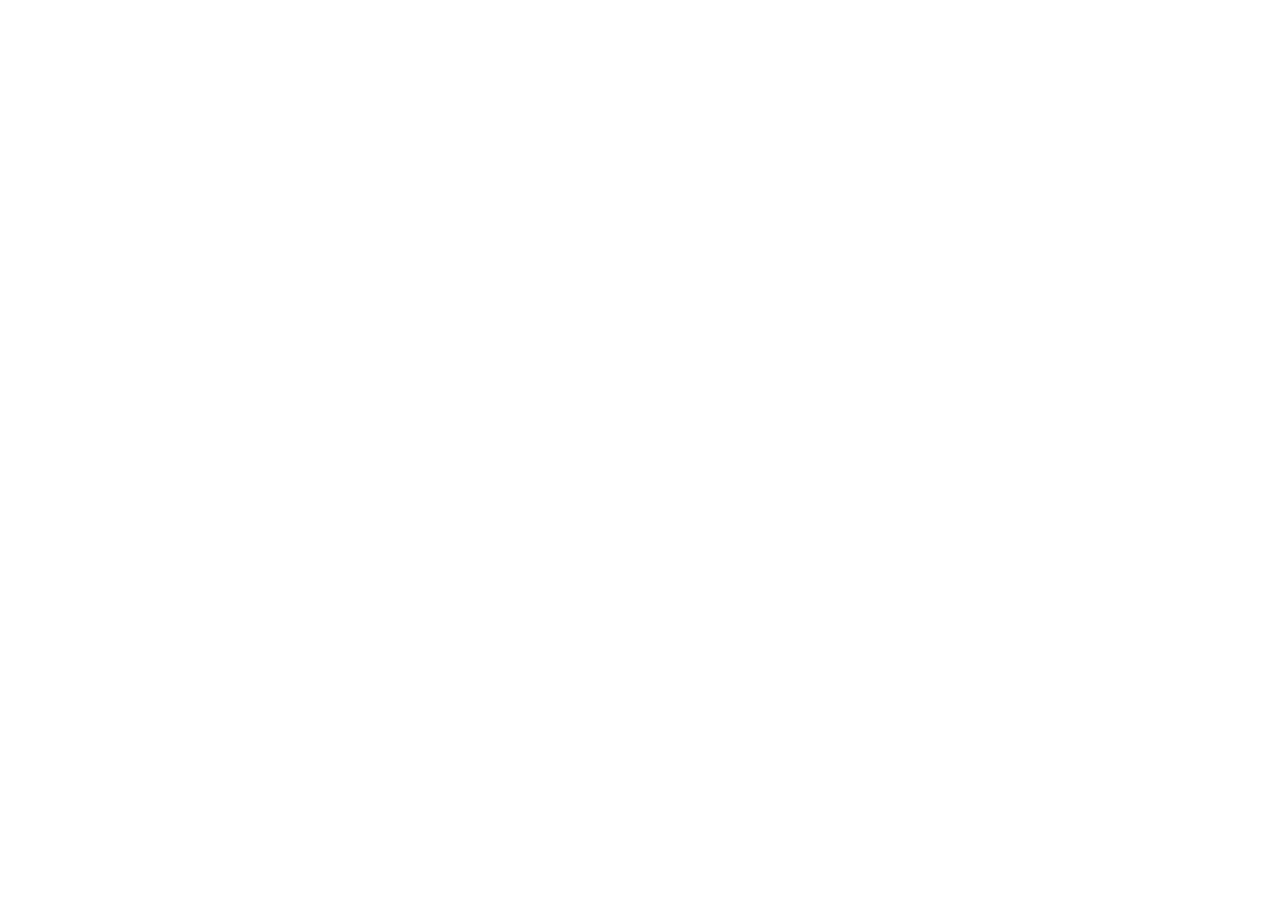
==== de/index.html @ a3370c25 "force HTTPS: redirect http to https before first paint An early <head> script redirects any http:// " ====
<!DOCTYPE html>
<!-- GENERATED FILE — do not edit. Source: template.html + translations.js. Rebuild: node build.js -->
<html lang="de">
<head>
    <meta charset="UTF-8">
    <meta name="viewport" content="width=device-width, initial-scale=1.0">
    <script>
        /* Force HTTPS in production. Runs before any stylesheet/asset is fetched,
           so the HTTP page never renders (which is where the stale CSS / unstyled
           blue links came from). Skips localhost so local dev over http works.
           GitHub Pages should ALSO have "Enforce HTTPS" enabled for a server 301. */
        (function () {
            var h = location.hostname;
            if (location.protocol === 'http:' && h !== 'localhost' && h !== '127.0.0.1' && h !== '0.0.0.0') {
                location.replace('https://' + location.host + location.pathname + location.search + location.hash);
            }
        })();
    </script>
    <title>Rechtsanwalt Jurica Gaćina | Immobilienrecht, Poreč</title>
    <meta name="description" content="Anwaltskanzlei Jurica Gaćina in Poreč, spezialisiert auf Immobilienrecht: Immobilienkauf, Erbschaft, Verträge und Rechtsstreitigkeiten.">
    <meta name="author" content="Jurica Gaćina">
    <meta name="robots" content="index, follow">
    <meta name="theme-color" content="#0f1821">
    <link rel="canonical" href="https://odvjetnik-gacina.hr/de/">

    <!-- Alternate language versions -->
    <link rel="alternate" hreflang="hr" href="https://odvjetnik-gacina.hr/">
    <link rel="alternate" hreflang="en" href="https://odvjetnik-gacina.hr/en/">
    <link rel="alternate" hreflang="it" href="https://odvjetnik-gacina.hr/it/">
    <link rel="alternate" hreflang="de" href="https://odvjetnik-gacina.hr/de/">
    <link rel="alternate" hreflang="x-default" href="https://odvjetnik-gacina.hr/">

    <!-- Open Graph (social sharing) -->
    <meta property="og:type" content="website">
    <meta property="og:site_name" content="Odvjetnik Jurica Gaćina">
    <meta property="og:title" content="Rechtsanwalt Jurica Gaćina | Immobilienrecht, Poreč">
    <meta property="og:description" content="Anwaltskanzlei Jurica Gaćina in Poreč, spezialisiert auf Immobilienrecht: Immobilienkauf, Erbschaft, Verträge und Rechtsstreitigkeiten.">
    <meta property="og:url" content="https://odvjetnik-gacina.hr/de/">
    <meta property="og:image" content="https://odvjetnik-gacina.hr/img/logo/FullLogo_Transparent_NoBuffer.png">
    <meta property="og:image:alt" content="Odvjetnik Jurica Gaćina">
    <meta property="og:locale" content="de_DE">
    <meta property="og:locale:alternate" content="hr_HR">
    <meta property="og:locale:alternate" content="en_US">
    <meta property="og:locale:alternate" content="it_IT">

    <!-- Twitter Card -->
    <meta name="twitter:card" content="summary">
    <meta name="twitter:title" content="Rechtsanwalt Jurica Gaćina | Immobilienrecht, Poreč">
    <meta name="twitter:description" content="Anwaltskanzlei Jurica Gaćina in Poreč, spezialisiert auf Immobilienrecht: Immobilienkauf, Erbschaft, Verträge und Rechtsstreitigkeiten.">
    <meta name="twitter:image" content="https://odvjetnik-gacina.hr/img/logo/FullLogo_Transparent_NoBuffer.png">

    <link rel="icon" type="image/png" href="/img/logo/FullLogo_Transparent_NoBuffer.png">
    <link rel="apple-touch-icon" href="/img/logo/FullLogo_Transparent_NoBuffer.png">
    <!-- Preload the self-hosted default name font so the name renders in Playfair
         on first paint (no fallback-to-Playfair swap). -->
    <link rel="preload" as="font" type="font/woff2" href="/fonts/playfair-display-700-latin.woff2" crossorigin>
    <link rel="preload" as="font" type="font/woff2" href="/fonts/playfair-display-700-latin-ext.woff2" crossorigin>
    <link rel="stylesheet" href="/styles.css">
    <link rel="preconnect" href="https://fonts.googleapis.com">
    <link rel="preconnect" href="https://fonts.gstatic.com" crossorigin>
    <link rel="preconnect" href="https://images.unsplash.com">
    <link href="https://fonts.googleapis.com/css2?family=Inter:wght@300;400;500;600;700&family=Cinzel:wght@400;500;700&family=EB+Garamond:wght@400;500;600;700&family=Josefin+Slab:wght@400;600;700&display=swap" rel="stylesheet">
    <script>
        /* Apply saved display settings before first paint so the page never
           flashes the default theme/font. Defaults mirror app.js — keep in sync. */
        (function () {
            try {
                var ls = window.localStorage;
                var theme = (ls && ls.getItem('site-theme')) || 'midnight';
                if (theme !== 'default') document.documentElement.setAttribute('data-theme', theme);
                var fonts = {
                    'josefin-slab': "'Josefin Slab', serif",
                    'eb-garamond': "'EB Garamond', serif",
                    'playfair': "'Playfair Display', serif",
                    'cinzel': "'Cinzel', serif"
                };
                var font = (ls && ls.getItem('name-font')) || 'playfair';
                if (fonts[font]) document.documentElement.style.setProperty('--name-font', fonts[font]);
                var blur = ls && ls.getItem('hero-blur');
                if (blur) document.documentElement.style.setProperty('--hero-blur', Math.max(0, Math.min(100, Number(blur) || 0)) + 'px');
                var pres = ls ? ls.getItem('presentation-mode') : null;
                if (pres === null || pres === 'true') document.documentElement.setAttribute('data-presentation', 'true');
            } catch (e) {}
        })();
    </script>

    <!-- Structured data for local SEO (rich results in Google).
         NOTE: streetAddress, telephone, email and geo coordinates below are
         placeholders — replace them with the real office details. -->
    <script type="application/ld+json">
    {
      "@context": "https://schema.org",
      "@type": "Attorney",
      "@id": "https://odvjetnik-gacina.hr/#attorney",
      "name": "Odvjetnik Jurica Gaćina",
      "url": "https://odvjetnik-gacina.hr/",
      "image": "https://odvjetnik-gacina.hr/img/logo/FullLogo_Transparent_NoBuffer.png",
      "logo": "https://odvjetnik-gacina.hr/img/logo/FullLogo_Transparent_NoBuffer.png",
      "description": "Anwaltskanzlei Jurica Gaćina in Poreč, spezialisiert auf Immobilienrecht: Immobilienkauf, Erbschaft, Verträge und Rechtsstreitigkeiten.",
      "inLanguage": "de",
      "telephone": "+385 91 985 0108",
      "email": "info@odvjetnik-gacina.hr",
      "priceRange": "$$",
      "knowsLanguage": ["hr", "en", "it", "de"],
      "address": {
        "@type": "PostalAddress",
        "streetAddress": "Mate Vlašića 20",
        "addressLocality": "Poreč",
        "addressRegion": "Istarska županija",
        "postalCode": "52440",
        "addressCountry": "HR"
      },
      "geo": {
        "@type": "GeoCoordinates",
        "latitude": 45.226900,
        "longitude": 13.594400
      },
      "hasMap": "https://maps.app.goo.gl/TrtcnzNDRiWtmMmXA",
      "areaServed": {
        "@type": "Country",
        "name": "Hrvatska"
      }
    }
    </script>
</head>
<body>
    <!-- Navigation -->
    <header class="site-header">
        <nav class="navbar" id="navbar">
            <div class="container">
                <div class="nav-content">
                    <a href="#home" class="logo">
                        <img class="logo-icon" src="/img/logo/FullLogo_Transparent_NoBuffer.png" alt="Jurica Gaćina logo" width="1280" height="1860" decoding="async">
                        <span class="logo-text">
                            <span class="logo-role">Rechtsanwalt</span>
                            <span class="logo-name">Jurica Gaćina</span>
                        </span>
                    </a>
                    <div class="nav-right">
                        <ul class="nav-links">
                            <li><a href="#practice">Tätigkeitsbereiche</a></li>
                            <li><a href="#approach">Unser Ansatz</a></li>
                            <li><a href="#location">Standort</a></li>
                            <li><a href="#contact">Kontakt</a></li>
                        </ul>
                        <div class="language-switcher">
                            <a class="lang-btn" data-lang="hr" href="/">HR</a>
                            <a class="lang-btn" data-lang="en" href="/en/">EN</a>
                            <a class="lang-btn" data-lang="it" href="/it/">IT</a>
                            <a class="lang-btn active" data-lang="de" href="/de/">DE</a>
                        </div>
                        <select id="language-select" class="language-select" aria-label="Select language">
                            <option value="/" data-lang="hr">HR</option>
                            <option value="/en/" data-lang="en">EN</option>
                            <option value="/it/" data-lang="it">IT</option>
                            <option value="/de/" data-lang="de" selected>DE</option>
                        </select>
                        <button class="mobile-menu-toggle" aria-label="Toggle menu">
                            <span></span>
                            <span></span>
                            <span></span>
                        </button>
                    </div>
                </div>
            </div>
        </nav>
        <!-- Design controls bar (visible only when presentation mode is off) -->
        <div class="design-bar">
            <div class="container">
                <div class="design-bar-inner">
                    <div class="theme-switcher">
                        <select id="theme-select" class="theme-select" aria-label="Select design">
                            <option value="default">Classic</option>
                            <option value="marble">Marble &amp; Navy</option>
                            <option value="burgundy">Burgundy &amp; Gold</option>
                            <option value="forest">Forest &amp; Brass</option>
                            <option value="library">Old Library</option>
                            <option value="midnight">Midnight Court</option>
                            <option value="batman">Batman</option>
                        </select>
                    </div>
                    <div class="font-control">
                        <select id="font-select" class="font-select" aria-label="Lawyer name font">
                            <option value="default">Default</option>
                            <option value="josefin-slab">Josefin Slab</option>
                            <option value="eb-garamond">EB Garamond</option>
                            <option value="playfair">Playfair Display</option>
                            <option value="cinzel">Cinzel</option>
                        </select>
                    </div>
                    <div class="blur-control">
                        <label for="blur-input" class="blur-label">Blur</label>
                        <input
                            type="number"
                            id="blur-input"
                            class="blur-input"
                            min="0"
                            max="100"
                            step="1"
                            value="0"
                            aria-label="Hero image blur (0-100)"
                        >
                    </div>
                </div>
            </div>
        </div>
    </header>

    <!-- Hero Section -->
    <section id="home" class="hero">
        <div class="container">
            <div class="hero-content">
                <h1 class="hero-heading">
                    <span class="hero-title">Rechtsanwalt</span>
                    <span class="hero-name">Jurica Gaćina</span>
                </h1>
                <p class="hero-quote">
                    <em>Ius est ars boni et aequi</em>
                    <span class="hero-quote-author">— Celzus</span>
                </p>
                <a href="#contact" class="btn btn-primary">Kontaktieren Sie uns</a>
            </div>
        </div>
        <div class="hero-overlay"></div>
    </section>

    <!-- Practice Areas Section -->
    <section id="practice" class="section practice-section">
        <div class="container">
            <div class="section-header">
                <h2>Tätigkeitsbereiche</h2>
                <p>Spezialisiert auf alle Aspekte des Immobilienrechts</p>
            </div>
            <div class="practice-grid">
                <div class="practice-card">
                    <h3>Schuldrecht</h3>
                    <p>Die Kanzlei bietet Rechtsbeistand und Beratung im Bereich des Schuldrechts, einschließlich der Erstellung und Prüfung von Verträgen, des Schutzes der Rechte der Vertragsparteien, des Forderungseinzugs, des Schadensersatzes sowie der Vertretung in gerichtlichen und außergerichtlichen Verfahren.</p>
                </div>
                <div class="practice-card">
                    <h3>Sachenrecht</h3>
                    <p>Die Kanzlei bietet Rechtsbeistand in allen Fragen des Sachenrechts, einschließlich des Erwerbs und Schutzes von Eigentum, grundbuchrechtlicher Verfahren, der Regelung vermögensrechtlicher Verhältnisse sowie der Vertretung in gerichtlichen und außergerichtlichen Verfahren.</p>
                </div>
                <div class="practice-card">
                    <h3>Erbrecht</h3>
                    <p>Die Kanzlei bietet Rechtsbeistand in allen Fragen des Erbrechts, der Errichtung von Testamenten, der Nachlassverfahren und des Schutzes der Rechte der Erben in gerichtlichen und außergerichtlichen Verfahren.</p>
                </div>
                <div class="practice-card">
                    <h3>Verwaltungsverfahren</h3>
                    <p>Die Kanzlei bietet Rechtsbeistand in Verwaltungsverfahren vor den zuständigen Behörden der Republik Kroatien, mit besonderem Schwerpunkt auf der Regelung des Status ausländischer Staatsangehöriger in Kroatien (Erteilung einer befristeten oder unbefristeten Aufenthaltserlaubnis, Familienzusammenführung).</p>
                </div>
            </div>
        </div>
    </section>

    <!-- Approach Section -->
    <section id="approach" class="section approach-section">
        <div class="container">
            <div class="section-header">
                <h2>Unser Ansatz</h2>
                <p>Die Mandantenbeziehung im Mittelpunkt unserer Arbeit</p>
            </div>
            <div class="practice-grid">
                <div class="practice-card">
                    <h3>Kompetenz und Professionalität</h3>
                    <p>Wir gehen jeden Fall verantwortungsvoll, gründlich und nach höchsten professionellen Standards an. Wir bieten unseren Mandanten klare Rechtsberatung und wirksame, auf ihre Bedürfnisse zugeschnittene Lösungen.</p>
                </div>
                <div class="practice-card">
                    <h3>Individuelle Betreuung der Mandanten</h3>
                    <p>Wir sind überzeugt, dass jedes rechtliche Problem einen persönlichen Ansatz und eine hochwertige Kommunikation erfordert. Wir nehmen uns Zeit, die Bedürfnisse unserer Mandanten zu verstehen, um den bestmöglichen rechtlichen Schutz ihrer Interessen zu gewährleisten.</p>
                </div>
                <div class="practice-card">
                    <h3>Zuverlässige und Effiziente Rechtsunterstützung</h3>
                    <p>Unser Ziel ist es, zeitnahe und zuverlässige Rechtshilfe mit transparenter Kommunikation während des gesamten Verfahrens zu bieten. Wir konzentrieren uns auf die Suche nach praktischen und rechtssicheren Lösungen, sowohl gerichtlich als auch außergerichtlich.</p>
                </div>
            </div>
        </div>
    </section>

    <!-- Location Section -->
    <section id="location" class="section location-section">
        <div class="container">
            <div class="section-header">
                <h2>Unser Standort</h2>
                <p>Besuchen Sie uns in unserer Kanzlei</p>
            </div>
            <div class="location-content">
                <div class="location-info">
                    <div class="info-item">
                        <h3>Adresse</h3>
                        <p id="office-address">
                            Mate Vlašića 20<br>
                            52440 <span>Poreč</span>, <span>Kroatien</span>
                        </p>
                    </div>
                    <div class="info-item">
                        <h3>Kontakt</h3>
                        <p id="office-contact">
                            <strong>Tel:</strong> <a href="tel:+385919850108">+385 91 985 0108</a><br>
                            <strong>Email:</strong> <a href="mailto:info@odvjetnik-gacina.hr">info@odvjetnik-gacina.hr</a>
                        </p>
                    </div>
                </div>
                <div class="location-map">
                    <div class="map-placeholder">
                        <iframe
                            src="https://www.google.com/maps/embed?pb=!1m18!1m12!1m3!1d2781.0157503119935!2d13.6053202!3d45.2306231!2m3!1f0!2f0!3f0!3m2!1i1024!2i768!4f13.1!3m3!1m2!1s0x477c979b43d0da11%3A0x1806a4146c0884b4!2sMate%20Vla%C5%A1i%C4%87a%2020!5e0!3m2!1shr!2shr!4v1234567890123!5m2!1shr!2shr"
                            width="100%"
                            height="400"
                            style="border:0;"
                            loading="lazy"
                            tabindex="-1"
                            aria-hidden="true"
                            referrerpolicy="no-referrer-when-downgrade">
                        </iframe>
                        <a class="map-overlay" href="https://maps.app.goo.gl/TrtcnzNDRiWtmMmXA" target="_blank" rel="noopener">
                            <span class="sr-only">Standort in Google Maps öffnen</span>
                        </a>
                    </div>
                </div>
            </div>
        </div>
    </section>

    <!-- Contact Section -->
    <section id="contact" class="section contact-section">
        <div class="container">
            <div class="section-header">
                <h2>Kontakt</h2>
                <p>Haben Sie rechtliche Fragen? Kontaktieren Sie uns.</p>
            </div>
            <div class="contact-content">
                <form id="contact-form" class="contact-form">
                    <div class="form-row">
                        <div class="form-group">
                            <label for="name">Vor- und Nachname</label>
                            <input type="text" id="name" name="name" required>
                        </div>
                        <div class="form-group">
                            <label for="email">E-Mail</label>
                            <input type="email" id="email" name="email" required>
                        </div>
                    </div>
                    <div class="form-row">
                        <div class="form-group">
                            <label for="phone">Telefon</label>
                            <input type="tel" id="phone" name="phone">
                        </div>
                        <div class="form-group">
                            <label for="subject">Betreff</label>
                            <input type="text" id="subject" name="subject" required>
                        </div>
                    </div>
                    <div class="form-group">
                        <label for="message">Nachricht</label>
                        <textarea id="message" name="message" rows="6" required></textarea>
                    </div>
                    <div class="form-group checkbox-group">
                        <label>
                            <input type="checkbox" id="privacy" name="privacy" required>
                            <span>Ich stimme der Datenschutzerklärung zu</span>
                        </label>
                    </div>
                    <button type="submit" class="btn btn-primary">Anfrage senden</button>
                    <div id="form-message" class="form-message"></div>
                </form>
            </div>
        </div>
    </section>

    <!-- Footer -->
    <footer class="footer">
        <div class="container">
            <div class="footer-content">
                <div class="footer-col">
                    <h4>Kontakt</h4>
                    <p>
                        Mate Vlašića 20<br>
                        52440 <span>Poreč</span>, <span>Kroatien</span><br>
                        Tel: <a href="tel:+385919850108">+385 91 985 0108</a><br>
                        Email: <a href="mailto:info@odvjetnik-gacina.hr">info@odvjetnik-gacina.hr</a>
                    </p>
                </div>
            </div>
            <div class="footer-bottom">
                <p>Copyright © <span id="current-year"></span> <span>Alle Rechte vorbehalten</span></p>
            </div>
        </div>
    </footer>

    <!-- Design controls toggle (below footer) -->
    <div class="design-toggle-bar">
        <label class="presentation-toggle">
            <input type="checkbox" id="presentation-toggle" checked>
            <span>Designsteuerung ausblenden</span>
        </label>
    </div>

    <script src="/app.js"></script>
</body>
</html>
---- styles.css ----
/* ===========================
   CSS Variables & Reset
   =========================== */
:root {
    --primary-color: #2c3e50;
    --secondary-color: #34495e;
    --accent-color: #3498db;
    --text-dark: #2c3e50;
    --text-light: #5a6373;
    --hero-name-color: var(--accent-color);
    --bg-light: #ecf0f1;
    --bg-white: #ffffff;
    --border-color: #dfe6e9;
    --success-color: #27ae60;
    --error-color: #e74c3c;
    --transition: all 0.3s ease;
    --shadow-sm: 0 2px 4px rgba(0,0,0,0.1);
    --shadow-md: 0 4px 12px rgba(0,0,0,0.1);
    --shadow-lg: 0 8px 24px rgba(0,0,0,0.15);
}

* {
    margin: 0;
    padding: 0;
    box-sizing: border-box;
}

html {
    scroll-behavior: smooth;
    font-size: 16px;
}

/* Self-hosted Playfair Display 700 — the default lawyer-name font. Preloaded in
   the <head> and declared here (latin + latin-ext cover "Jurica Gaćina") so the
   name paints in its final font with no flash/swap. font-display: block keeps it
   from ever showing a serif fallback; the preload makes that window invisible. */
@font-face {
    font-family: 'Playfair Display';
    font-style: normal;
    font-weight: 700;
    font-display: block;
    src: url(fonts/playfair-display-700-latin-ext.woff2) format('woff2');
    unicode-range: U+0100-02BA, U+02BD-02C5, U+02C7-02CC, U+02CE-02D7, U+02DD-02FF, U+0304, U+0308, U+0329, U+1D00-1DBF, U+1E00-1E9F, U+1EF2-1EFF, U+2020, U+20A0-20AB, U+20AD-20C0, U+2113, U+2C60-2C7F, U+A720-A7FF;
}

@font-face {
    font-family: 'Playfair Display';
    font-style: normal;
    font-weight: 700;
    font-display: block;
    src: url(fonts/playfair-display-700-latin.woff2) format('woff2');
    unicode-range: U+0000-00FF, U+0131, U+0152-0153, U+02BB-02BC, U+02C6, U+02DA, U+02DC, U+0304, U+0308, U+0329, U+2000-206F, U+20AC, U+2122, U+2191, U+2193, U+2212, U+2215, U+FEFF, U+FFFD;
}

body {
    font-family: 'Inter', -apple-system, BlinkMacSystemFont, 'Segoe UI', sans-serif;
    line-height: 1.6;
    color: var(--text-dark);
    background: var(--bg-white);
    overflow-x: hidden;
}

.container {
    max-width: 1200px;
    margin: 0 auto;
    padding: 0 20px;
}

/* ===========================
   Navigation
   =========================== */
.site-header {
    position: fixed;
    top: 0;
    left: 0;
    right: 0;
    z-index: 1000;
}

.navbar {
    background: var(--bg-white);
    box-shadow: var(--shadow-sm);
    transition: var(--transition);
}

.navbar.scrolled {
    box-shadow: var(--shadow-md);
}

/* Secondary bar holding the design controls; only shown when
   presentation mode is off (see [data-presentation] rule below). */
.design-bar {
    background: var(--bg-light);
    border-top: 1px solid var(--border-color);
    box-shadow: var(--shadow-sm);
}

.design-bar-inner {
    display: flex;
    align-items: center;
    justify-content: flex-end;
    gap: 1.5rem;
    padding: 0.6rem 0;
}

.nav-content {
    display: flex;
    justify-content: space-between;
    align-items: center;
    gap: 2.5rem;
    padding: 1rem 0;
}

.logo {
    display: inline-flex;
    align-items: center;
    gap: 0.7rem;
    color: var(--primary-color);
    text-decoration: none;
    transition: var(--transition);
}

.logo-icon {
    height: 60px;
    width: auto;
    flex-shrink: 0;
    object-fit: contain;
}

.logo-text {
    display: inline-flex;
    flex-direction: column;
    line-height: 1.15;
}

.logo-role {
    font-size: 0.95rem;
    font-weight: 400;
    letter-spacing: 0.04em;
    opacity: 0.85;
    align-self: center;
}

.logo-name {
    font-size: 1.5rem;
    font-weight: 700;
    white-space: nowrap;
    text-transform: uppercase;
    letter-spacing: 0.04em;
    font-family: var(--name-font, inherit);
}

.hero-name {
    text-transform: uppercase;
    letter-spacing: 0.04em;
}

.hero-name {
    font-family: var(--name-font, inherit);
}

.logo:hover {
    color: var(--accent-color);
}

.nav-right {
    display: flex;
    align-items: center;
    gap: 2rem;
}

.nav-links {
    display: flex;
    list-style: none;
    gap: 2rem;
}

.nav-links a {
    color: var(--text-dark);
    text-decoration: none;
    font-weight: 500;
    transition: var(--transition);
    position: relative;
    white-space: nowrap;
}

.nav-links a::after {
    content: '';
    position: absolute;
    bottom: -5px;
    left: 0;
    width: 0;
    height: 2px;
    background: var(--accent-color);
    transition: var(--transition);
}

.nav-links a:hover::after {
    width: 100%;
}

.language-switcher {
    display: flex;
    gap: 0.5rem;
}

.lang-btn {
    padding: 0.4rem 0.8rem;
    border: 1px solid var(--border-color);
    background: transparent;
    color: var(--text-dark);
    cursor: pointer;
    border-radius: 4px;
    font-weight: 500;
    text-decoration: none;
    transition: var(--transition);
}

.lang-btn:hover {
    border-color: var(--accent-color);
    color: var(--accent-color);
}

.lang-btn.active {
    background: var(--accent-color);
    color: white;
    border-color: var(--accent-color);
}

.language-select {
    display: none;
    padding: 0.4rem 0.6rem;
    border: 1px solid var(--border-color);
    background: transparent;
    color: var(--text-dark);
    cursor: pointer;
    border-radius: 4px;
    font-weight: 500;
    font-family: inherit;
    font-size: 0.95rem;
    transition: var(--transition);
}

.language-select:hover,
.language-select:focus {
    border-color: var(--accent-color);
    outline: none;
}

/* The native options popup defaults to a white system background; pin theme
   colors so the letters stay readable (otherwise light text on white). */
.language-select option {
    background: var(--bg-white);
    color: var(--text-dark);
}

.mobile-menu-toggle {
    display: none;
    flex-direction: column;
    gap: 4px;
    background: none;
    border: none;
    cursor: pointer;
    padding: 0.5rem;
}

.mobile-menu-toggle span {
    width: 25px;
    height: 3px;
    background: var(--text-dark);
    transition: var(--transition);
}

/* ===========================
   Hero Section
   =========================== */
.hero {
    position: relative;
    min-height: 100vh;
    display: flex;
    align-items: center;
    justify-content: center;
    background: linear-gradient(135deg, var(--primary-color) 0%, var(--secondary-color) 100%);
    color: white;
    text-align: center;
    padding: 120px 20px 80px;
    overflow: hidden;
}

.hero-overlay {
    position: absolute;
    inset: -20px;
    background-image: url('https://images.unsplash.com/photo-1618771623063-6c3faa854a61?w=1920&q=80&auto=format');
    background-size: cover;
    background-position: center;
    filter: blur(var(--hero-blur, 0px)) saturate(1.1);
    opacity: 0.45;
    pointer-events: none;
    z-index: 0;
}

.hero::after {
    content: '';
    position: absolute;
    inset: 0;
    background: linear-gradient(135deg, var(--primary-color) 0%, var(--secondary-color) 100%);
    opacity: 0.65;
    pointer-events: none;
    z-index: 1;
}

.hero::before {
    content: '';
    position: absolute;
    inset: 0;
    background: radial-gradient(ellipse at center, transparent 30%, rgba(0, 0, 0, 0.45) 100%);
    pointer-events: none;
    z-index: 1;
}

.hero .container {
    position: relative;
    z-index: 2;
}

.hero-content {
    position: relative;
    z-index: 2;
    max-width: 800px;
}

/* The hero heading wraps the role + name in a single <h1> for SEO; the inner
   spans keep their original block layout. */
.hero-heading {
    margin: 0;
    font-weight: inherit;
}

.hero-title {
    display: block;
    font-size: clamp(1.4rem, 3.15vw, 2.1rem);
    font-weight: 400;
    margin-bottom: 0.5rem;
    line-height: 1.2;
    letter-spacing: 0.05em;
    text-transform: uppercase;
    opacity: 0.95;
}

.hero-name {
    display: block;
    font-size: clamp(2.5rem, 6.5vw, 4.25rem);
    font-weight: 700;
    margin-bottom: 2rem;
    line-height: 1.1;
    color: var(--hero-name-color, var(--accent-color));
}

.hero-quote {
    font-family: Georgia, 'Times New Roman', serif;
    font-size: clamp(1.1rem, 2vw, 1.4rem);
    margin-bottom: 2.5rem;
    opacity: 0.9;
    font-weight: 300;
}

.hero-quote em {
    font-style: italic;
}

.hero-quote-author {
    display: block;
    margin-top: 0.5rem;
    font-size: 0.85em;
    opacity: 0.8;
    font-style: normal;
}

/* ===========================
   Buttons
   =========================== */
.btn {
    display: inline-block;
    padding: 1rem 2.5rem;
    text-decoration: none;
    border-radius: 6px;
    font-weight: 600;
    transition: var(--transition);
    border: none;
    cursor: pointer;
    font-size: 1rem;
}

.btn-primary {
    background: var(--accent-color);
    color: white;
}

.btn-primary:hover {
    background: #2980b9;
    transform: translateY(-2px);
    box-shadow: var(--shadow-md);
}

/* ===========================
   Sections
   =========================== */
.section {
    padding: 80px 20px;
}

.section-header {
    text-align: center;
    margin-bottom: 4rem;
}

.section-header h2 {
    font-size: clamp(2rem, 4vw, 2.5rem);
    color: var(--primary-color);
    margin-bottom: 1rem;
}

.section-header p {
    font-size: 1.1rem;
    color: var(--text-light);
    max-width: 600px;
    margin: 0 auto;
}

/* ===========================
   Practice Areas Section
   =========================== */
.practice-grid {
    display: grid;
    grid-template-columns: repeat(auto-fit, minmax(280px, 1fr));
    gap: 2rem;
}

/* Practice Areas has 4 cards — pin it to two columns so they render as a
   balanced 2 x 2 grid instead of auto-fit's lopsided 3 + 1 at wide widths. */
.practice-section .practice-grid {
    grid-template-columns: repeat(2, 1fr);
}

.practice-card {
    background: white;
    padding: 2.5rem 2rem;
    border-radius: 8px;
    box-shadow: var(--shadow-sm);
    transition: var(--transition);
    border-top: 3px solid transparent;
}

.practice-card:hover {
    transform: translateY(-5px);
    box-shadow: var(--shadow-lg);
    border-top-color: var(--accent-color);
}

.practice-card h3 {
    font-size: 1.3rem;
    color: var(--primary-color);
    margin-bottom: 1rem;
}

.practice-card p {
    color: var(--text-light);
    line-height: 1.7;
}

/* ===========================
   Approach Section
   (reuses .practice-grid / .practice-card for consistent theming)
   =========================== */
.approach-section {
    background: var(--bg-light);
}

/* ===========================
   Location Section
   =========================== */
.location-section {
    background: var(--bg-light);
}

.location-content {
    display: grid;
    grid-template-columns: 1fr 1fr;
    gap: 3rem;
    align-items: start;
}

.location-info {
    display: flex;
    flex-direction: column;
    gap: 2rem;
}

.info-item {
    background: white;
    padding: 2rem;
    border-radius: 8px;
    box-shadow: var(--shadow-sm);
}

.info-item h3 {
    color: var(--primary-color);
    margin-bottom: 1rem;
    font-size: 1.3rem;
}

.info-item p {
    color: var(--text-light);
    line-height: 1.8;
}

.info-item a {
    color: inherit;
    text-decoration: none;
    transition: var(--transition);
}

.info-item a:hover {
    color: var(--accent-color);
}

.location-map {
    position: sticky;
    top: 100px;
}

.map-placeholder {
    position: relative;
    border-radius: 8px;
    overflow: hidden;
    box-shadow: var(--shadow-md);
}

.map-placeholder iframe {
    display: block;
    pointer-events: none;
}

/* Transparent overlay turns the (non-interactive) map into one link that opens
   Google Maps; the iframe underneath can't be dragged, zoomed or focused. */
.map-overlay {
    position: absolute;
    inset: 0;
    cursor: pointer;
}

.sr-only {
    position: absolute;
    width: 1px;
    height: 1px;
    padding: 0;
    margin: -1px;
    overflow: hidden;
    clip: rect(0, 0, 0, 0);
    white-space: nowrap;
    border: 0;
}

/* ===========================
   Contact Section
   =========================== */
.contact-form {
    max-width: 700px;
    margin: 0 auto;
    background: white;
    padding: 3rem;
    border-radius: 8px;
    box-shadow: var(--shadow-md);
}

.form-row {
    display: grid;
    grid-template-columns: 1fr 1fr;
    gap: 1.5rem;
}

.form-group {
    margin-bottom: 1.5rem;
}

.form-group label {
    display: block;
    margin-bottom: 0.5rem;
    color: var(--text-dark);
    font-weight: 500;
}

.form-group input,
.form-group textarea {
    width: 100%;
    padding: 0.9rem;
    border: 1px solid var(--border-color);
    border-radius: 6px;
    font-family: inherit;
    font-size: 1rem;
    transition: var(--transition);
}

.form-group input:focus,
.form-group textarea:focus {
    outline: none;
    border-color: var(--accent-color);
    box-shadow: 0 0 0 3px rgba(52, 152, 219, 0.1);
}

.checkbox-group label {
    display: flex;
    align-items: center;
    gap: 0.5rem;
    cursor: pointer;
}

.checkbox-group input[type="checkbox"] {
    width: auto;
    cursor: pointer;
}

.form-message {
    margin-top: 1rem;
    padding: 1rem;
    border-radius: 6px;
    display: none;
    font-weight: 500;
}

.form-message.success {
    display: block;
    background: #d4edda;
    color: #155724;
    border: 1px solid #c3e6cb;
}

.form-message.error {
    display: block;
    background: #f8d7da;
    color: #721c24;
    border: 1px solid #f5c6cb;
}

/* ===========================
   Footer
   =========================== */
.footer {
    background: var(--primary-color);
    color: white;
    padding: 3rem 20px 1.5rem;
}

.footer-content {
    display: grid;
    grid-template-columns: repeat(auto-fit, minmax(250px, 1fr));
    gap: 3rem;
    margin-bottom: 2rem;
}

.footer-col h4 {
    margin-bottom: 1.5rem;
    font-size: 1.2rem;
}

.footer-col p {
    line-height: 1.8;
    opacity: 0.9;
}

.footer-col ul {
    list-style: none;
}

.footer-col ul li {
    margin-bottom: 0.8rem;
}

.footer-col a {
    color: white;
    text-decoration: none;
    opacity: 0.9;
    transition: var(--transition);
}

.footer-col a:hover {
    opacity: 1;
    color: var(--accent-color);
}

.footer-bottom {
    text-align: center;
    padding-top: 2rem;
    border-top: 1px solid rgba(255, 255, 255, 0.1);
    opacity: 0.8;
}

.presentation-toggle {
    display: inline-flex;
    align-items: center;
    gap: 0.5rem;
    font-size: 0.85rem;
    cursor: pointer;
    user-select: none;
}

.presentation-toggle input[type="checkbox"] {
    cursor: pointer;
}

/* Sits as its own strip directly below the footer; matches the footer's dark
   palette so it reads correctly in every theme. */
.design-toggle-bar {
    background: var(--primary-color);
    color: white;
    text-align: center;
    padding: 1rem 20px;
    border-top: 1px solid rgba(255, 255, 255, 0.12);
}

/* ===========================
   Presentation Mode (controls hidden, navbar split into thirds)
   =========================== */
[data-presentation="true"] .design-bar {
    display: none;
}

[data-presentation="true"] .nav-content {
    display: grid;
    grid-template-columns: 1fr 1fr 1fr;
    gap: 1rem;
}

[data-presentation="true"] .nav-right {
    display: contents;
}

[data-presentation="true"] .logo {
    justify-self: center;
    align-items: center;
}

[data-presentation="true"] .nav-links {
    justify-self: center;
}

[data-presentation="true"] .language-switcher {
    justify-self: center;
}

/* ===========================
   Responsive Design
   =========================== */
@media (max-width: 968px) {
    .nav-links {
        display: none;
    }

    .nav-links.active {
        display: flex;
        flex-direction: column;
        position: absolute;
        top: 100%;
        left: 0;
        right: 0;
        /* Override presentation mode's justify-self:center, which would shrink
           and center this absolutely-positioned panel in the header. Stretch it
           to the full header width so it drops straight down under the bar. */
        justify-self: stretch;
        background: var(--bg-white);
        padding: 0.5rem 0;
        gap: 0;
        box-shadow: var(--shadow-md);
        border-top: 1px solid var(--border-color);
    }

    .nav-links.active li {
        list-style: none;
    }

    .nav-links.active a {
        display: block;
        padding: 0.85rem 1.5rem;
        color: var(--text-dark);
    }

    .nav-links.active a::after {
        display: none;
    }

    .nav-links.active a:hover {
        background: var(--bg-light);
        color: var(--accent-color);
    }

    .mobile-menu-toggle {
        display: flex;
    }

    /* Center and tighten the design controls so they fit a narrow screen. */
    .design-bar-inner {
        justify-content: center;
        flex-wrap: wrap;
        gap: 0.75rem;
    }

    /* Replace language buttons with a compact dropdown on mobile */
    .language-switcher {
        display: none;
    }

    .language-select {
        display: inline-block;
    }

    .nav-content {
        gap: 1rem;
    }

    /* Presentation mode lays the navbar out as a 3-column grid (logo | links |
       language) for desktop. On mobile the links and language buttons collapse
       into the hamburger + dropdown, so revert to the normal flex layout: logo
       on the left, the dropdown and hamburger grouped flush against the right
       edge (and the dropdown sized to its content rather than stretched). */
    [data-presentation="true"] .nav-content,
    [data-presentation="true"] .nav-right {
        display: flex;
    }

    /* Animate hamburger into X when active */
    .mobile-menu-toggle.active span:nth-child(1) {
        transform: translateY(7px) rotate(45deg);
    }

    .mobile-menu-toggle.active span:nth-child(2) {
        opacity: 0;
    }

    .mobile-menu-toggle.active span:nth-child(3) {
        transform: translateY(-7px) rotate(-45deg);
    }

    .location-content {
        grid-template-columns: 1fr;
    }

    .location-map {
        position: static;
    }
}

@media (max-width: 768px) {
    .hero {
        padding: 100px 20px 60px;
        min-height: 80vh;
    }

    .section {
        padding: 60px 20px;
    }

    .section-header {
        margin-bottom: 2.5rem;
    }

    .form-row {
        grid-template-columns: 1fr;
        gap: 0;
    }

    .contact-form {
        padding: 2rem 1.5rem;
    }

    .practice-grid,
    .practice-section .practice-grid {
        grid-template-columns: 1fr;
    }
}

@media (max-width: 480px) {
    .nav-content {
        gap: 0.75rem;
    }

    .nav-right {
        gap: 0.75rem;
    }

    .logo {
        gap: 0.4rem;
    }

    .logo-icon {
        height: 44px;
    }

    .logo-name {
        font-size: 1.15rem;
    }

    .logo-role {
        font-size: 0.8rem;
    }

    .language-switcher {
        gap: 0.25rem;
    }

    .lang-btn {
        padding: 0.25rem 0.5rem;
        font-size: 0.85rem;
    }
}

@media (max-width: 380px) {
    .logo-text {
        display: none;
    }
}

/* ===========================
   Theme Switcher
   =========================== */
.theme-switcher {
    position: relative;
}

.theme-select {
    padding: 0.4rem 0.8rem;
    border: 1px solid var(--border-color);
    background: transparent;
    color: var(--text-dark);
    cursor: pointer;
    border-radius: 4px;
    font-weight: 500;
    font-family: inherit;
    font-size: 0.95rem;
    transition: var(--transition);
}

.theme-select:hover {
    border-color: var(--accent-color);
    color: var(--accent-color);
}

.theme-select:focus {
    outline: none;
    border-color: var(--accent-color);
}

@media (max-width: 768px) {
    .theme-select {
        padding: 0.3rem 0.5rem;
        font-size: 0.85rem;
    }
}

/* Font picker (lawyer name) */
.font-control {
    display: flex;
    align-items: center;
}

.font-select {
    padding: 0.4rem 0.8rem;
    border: 1px solid var(--border-color);
    background: transparent;
    color: var(--text-dark);
    cursor: pointer;
    border-radius: 4px;
    font-weight: 500;
    font-family: inherit;
    font-size: 0.95rem;
    transition: var(--transition);
}

.font-select:hover,
.font-select:focus {
    border-color: var(--accent-color);
    outline: none;
}

@media (max-width: 768px) {
    .font-select {
        padding: 0.3rem 0.5rem;
        font-size: 0.85rem;
    }
}

.blur-control {
    display: flex;
    align-items: center;
    gap: 0.4rem;
}

.blur-label {
    font-size: 0.85rem;
    color: var(--text-light);
    font-weight: 500;
}

.blur-input {
    width: 4rem;
    padding: 0.4rem 0.5rem;
    border: 1px solid var(--border-color);
    background: transparent;
    color: var(--text-dark);
    border-radius: 4px;
    font-family: inherit;
    font-size: 0.95rem;
    transition: var(--transition);
}

.blur-input:hover,
.blur-input:focus {
    border-color: var(--accent-color);
    outline: none;
}

@media (max-width: 768px) {
    .blur-input {
        width: 3.5rem;
        padding: 0.3rem 0.4rem;
        font-size: 0.85rem;
    }
}

/* ===========================
   Theme: Marble & Navy (light, classic upscale)
   =========================== */
[data-theme="marble"] {
    --primary-color: #1a2332;
    --secondary-color: #2c3e50;
    --accent-color: #a07a1a;
    --text-dark: #1a2332;
    --text-light: #5a6373;
    --bg-light: #efe9dc;
    --bg-white: #faf7f2;
    --border-color: #d4cfc4;
    --shadow-sm: 0 2px 4px rgba(26, 35, 50, 0.08);
    --shadow-md: 0 4px 12px rgba(26, 35, 50, 0.12);
    --shadow-lg: 0 8px 24px rgba(26, 35, 50, 0.18);
}

[data-theme="marble"] body { background: var(--bg-white); }
[data-theme="marble"] .navbar { background: var(--bg-white); }
[data-theme="marble"] .practice-card,
[data-theme="marble"] .info-item,
[data-theme="marble"] .contact-form { background: var(--bg-white); }
[data-theme="marble"] .btn-primary:hover { background: #8a6816; }

/* ===========================
   Theme: Burgundy & Gold (traditional, warm)
   =========================== */
[data-theme="burgundy"] {
    --primary-color: #6b1f2d;
    --secondary-color: #8b2635;
    --accent-color: #a07a1a;
    --hero-name-color: #d4a847;
    --text-dark: #2d1517;
    --text-light: #6b5d5e;
    --bg-light: #f5ede4;
    --bg-white: #fdfbf7;
    --border-color: #e0d5c7;
    --shadow-sm: 0 2px 4px rgba(107, 31, 45, 0.08);
    --shadow-md: 0 4px 12px rgba(107, 31, 45, 0.12);
    --shadow-lg: 0 8px 24px rgba(107, 31, 45, 0.18);
}

[data-theme="burgundy"] body { background: var(--bg-white); }
[data-theme="burgundy"] .navbar { background: var(--bg-white); }
[data-theme="burgundy"] .practice-card,
[data-theme="burgundy"] .info-item,
[data-theme="burgundy"] .contact-form { background: var(--bg-white); }
[data-theme="burgundy"] .btn-primary:hover { background: #5a1923; }

/* ===========================
   Theme: Forest & Brass (authoritative)
   =========================== */
[data-theme="forest"] {
    --primary-color: #1e3a2f;
    --secondary-color: #2d5a3d;
    --accent-color: #8b6914;
    --hero-name-color: #d4a847;
    --text-dark: #1a2920;
    --text-light: #5c6b5c;
    --bg-light: #efebe0;
    --bg-white: #fbfaf5;
    --border-color: #d4d0c0;
    --shadow-sm: 0 2px 4px rgba(30, 58, 47, 0.08);
    --shadow-md: 0 4px 12px rgba(30, 58, 47, 0.12);
    --shadow-lg: 0 8px 24px rgba(30, 58, 47, 0.18);
}

[data-theme="forest"] body { background: var(--bg-white); }
[data-theme="forest"] .navbar { background: var(--bg-white); }
[data-theme="forest"] .practice-card,
[data-theme="forest"] .info-item,
[data-theme="forest"] .contact-form { background: var(--bg-white); }
[data-theme="forest"] .btn-primary:hover { background: #6e5310; }

/* ===========================
   Theme: Old Library (scholarly, parchment)
   =========================== */
[data-theme="library"] {
    --primary-color: #3a2618;
    --secondary-color: #5d3b22;
    --accent-color: #8b6914;
    --hero-name-color: #d4a847;
    --text-dark: #2a1a0f;
    --text-light: #5d4a37;
    --bg-light: #ead9bb;
    --bg-white: #f5e8d3;
    --border-color: #c4a574;
    --shadow-sm: 0 2px 4px rgba(58, 38, 24, 0.1);
    --shadow-md: 0 4px 12px rgba(58, 38, 24, 0.15);
    --shadow-lg: 0 8px 24px rgba(58, 38, 24, 0.22);
}

[data-theme="library"] body { background: var(--bg-white); }
[data-theme="library"] .navbar { background: var(--bg-white); }
[data-theme="library"] .practice-card,
[data-theme="library"] .info-item,
[data-theme="library"] .contact-form { background: #fbf3e0; }
[data-theme="library"] .btn-primary:hover { background: #6e5310; }

/* ===========================
   Theme: Midnight Court (sophisticated dark)
   =========================== */
[data-theme="midnight"] {
    --primary-color: #050810;
    --secondary-color: #1a2332;
    --accent-color: #d4af37;
    --text-dark: #e8e3d3;
    --text-light: #a8a596;
    --bg-light: #1a2332;
    --bg-white: #0f1419;
    --border-color: #2a3340;
    --success-color: #d4af37;
    --error-color: #e57373;
    --shadow-sm: 0 2px 4px rgba(0, 0, 0, 0.4);
    --shadow-md: 0 4px 12px rgba(0, 0, 0, 0.5);
    --shadow-lg: 0 8px 24px rgba(212, 175, 55, 0.15);
}

[data-theme="midnight"] body { background: var(--bg-white); }
[data-theme="midnight"] .navbar {
    background: var(--bg-white);
    border-bottom: 1px solid var(--border-color);
}
[data-theme="midnight"] .practice-card,
[data-theme="midnight"] .info-item,
[data-theme="midnight"] .contact-form {
    background: var(--bg-light);
    border: 1px solid var(--border-color);
}
[data-theme="midnight"] .form-group input,
[data-theme="midnight"] .form-group textarea {
    background: var(--bg-white);
    color: var(--text-dark);
}
[data-theme="midnight"] .btn-primary {
    background: var(--accent-color);
    color: #0a0a0a;
}
[data-theme="midnight"] .btn-primary:hover { background: #b8941f; }
[data-theme="midnight"] .form-message.success {
    background: #1a1a05;
    color: var(--accent-color);
    border-color: var(--accent-color);
}
[data-theme="midnight"] .form-message.error {
    background: #1f0a0a;
    color: #ff8888;
    border-color: #5a2020;
}
[data-theme="midnight"] .footer {
    border-top: 1px solid var(--accent-color);
}

/* ===========================
   Theme: Batman (dark, gold accent)
   =========================== */
[data-theme="batman"] {
    --primary-color: #000000;
    --secondary-color: #1a1a1a;
    --accent-color: #ffd700;
    --text-dark: #f5f5f5;
    --text-light: #aaaaaa;
    --bg-light: #1a1a1a;
    --bg-white: #0f0f0f;
    --border-color: #333333;
    --success-color: #ffd700;
    --error-color: #ff5555;
    --shadow-sm: 0 2px 4px rgba(255, 215, 0, 0.1);
    --shadow-md: 0 4px 12px rgba(255, 215, 0, 0.15);
    --shadow-lg: 0 8px 24px rgba(255, 215, 0, 0.2);
}

[data-theme="batman"] body { background: var(--bg-white); }
[data-theme="batman"] .navbar {
    background: var(--bg-white);
    border-bottom: 1px solid var(--border-color);
}
[data-theme="batman"] .practice-card,
[data-theme="batman"] .info-item,
[data-theme="batman"] .contact-form {
    background: var(--bg-light);
    border: 1px solid var(--border-color);
}
[data-theme="batman"] .form-group input,
[data-theme="batman"] .form-group textarea {
    background: var(--bg-white);
    color: var(--text-dark);
}
[data-theme="batman"] .btn-primary {
    background: var(--accent-color);
    color: #000;
}
[data-theme="batman"] .btn-primary:hover {
    background: #e6c200;
    box-shadow: 0 4px 12px rgba(255, 215, 0, 0.4);
}
[data-theme="batman"] .form-message.success {
    background: #2a2a00;
    color: var(--accent-color);
    border-color: var(--accent-color);
}
[data-theme="batman"] .form-message.error {
    background: #2a0000;
    color: #ff8888;
    border-color: #5a2020;
}
[data-theme="batman"] .footer {
    border-top: 1px solid var(--accent-color);
}

/* ===========================
   Dark theme heading contrast fixes
   (headings normally use --primary-color for text;
    in dark themes that's near-black on dark bg, so override)
   =========================== */
[data-theme="batman"] .logo,
[data-theme="batman"] .section-header h2,
[data-theme="batman"] .practice-card h3,
[data-theme="batman"] .info-item h3,
[data-theme="midnight"] .logo,
[data-theme="midnight"] .section-header h2,
[data-theme="midnight"] .practice-card h3,
[data-theme="midnight"] .info-item h3 {
    color: var(--text-dark);
}
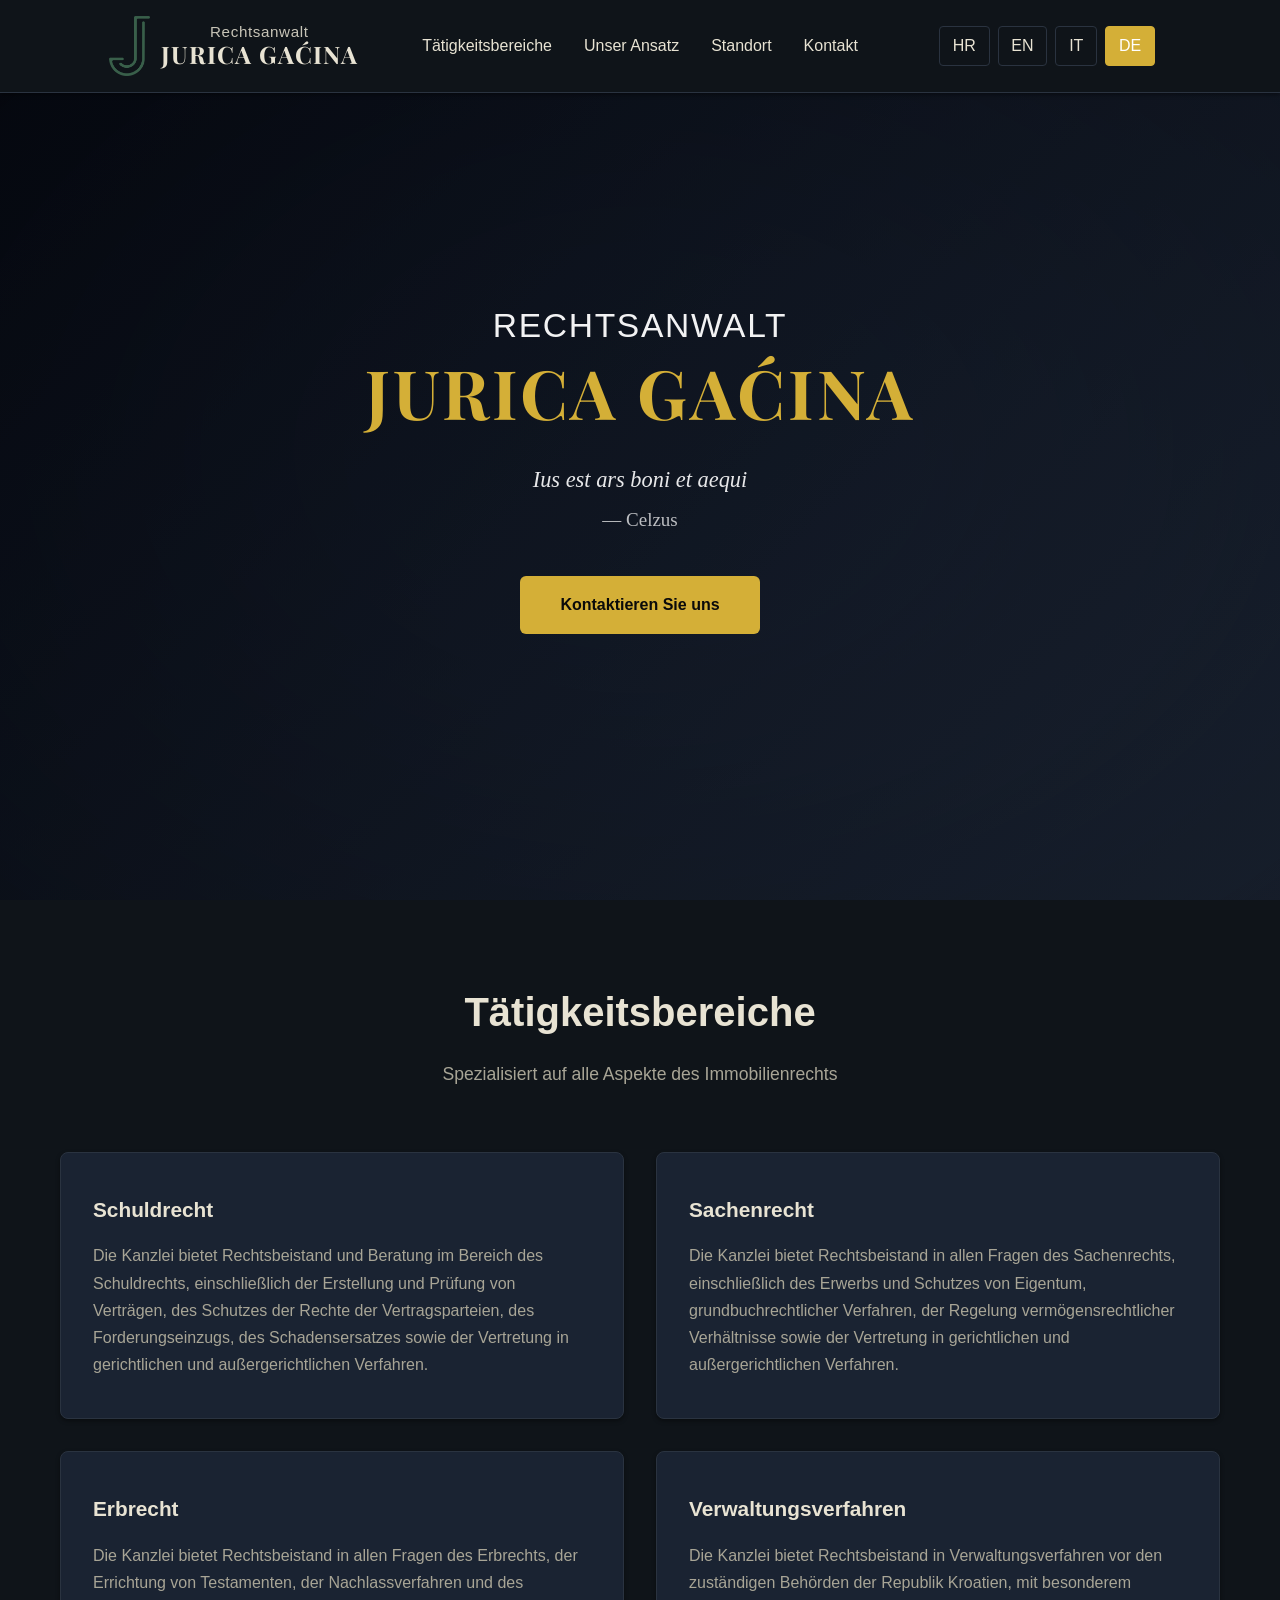
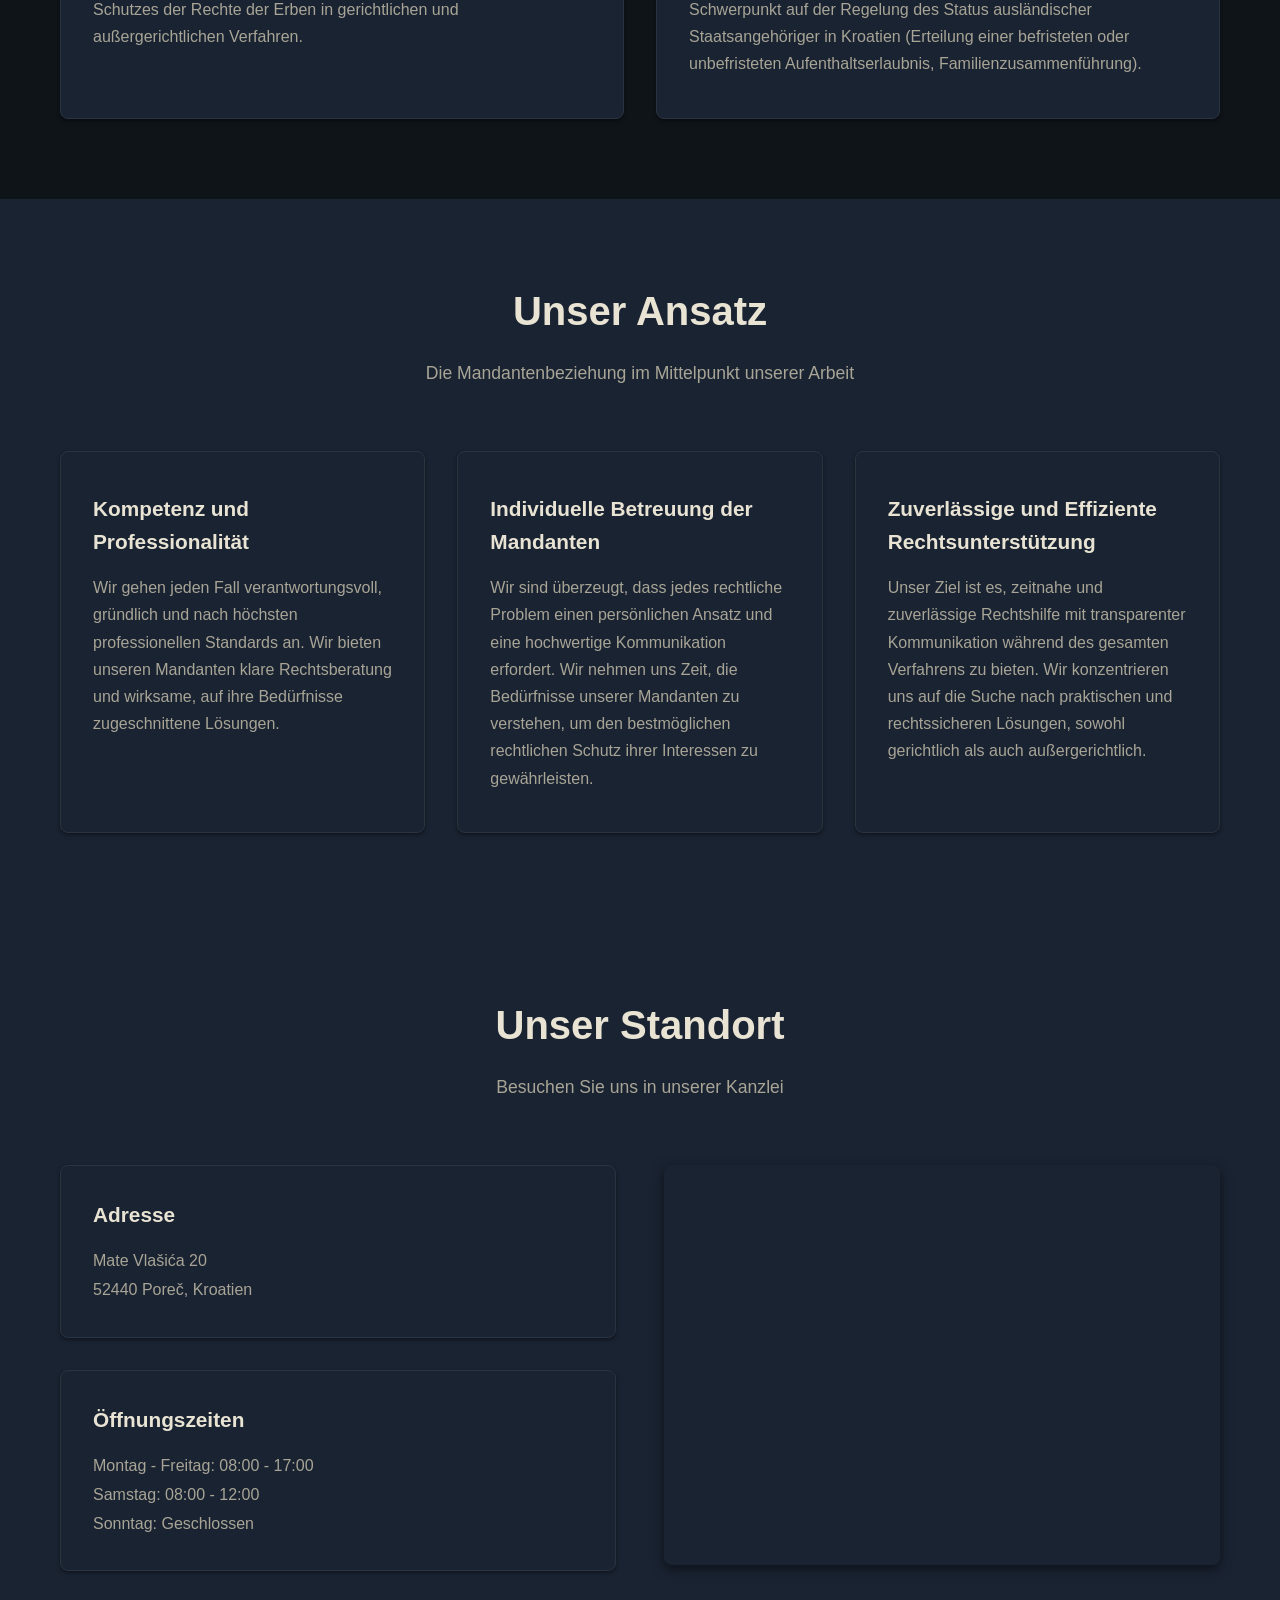
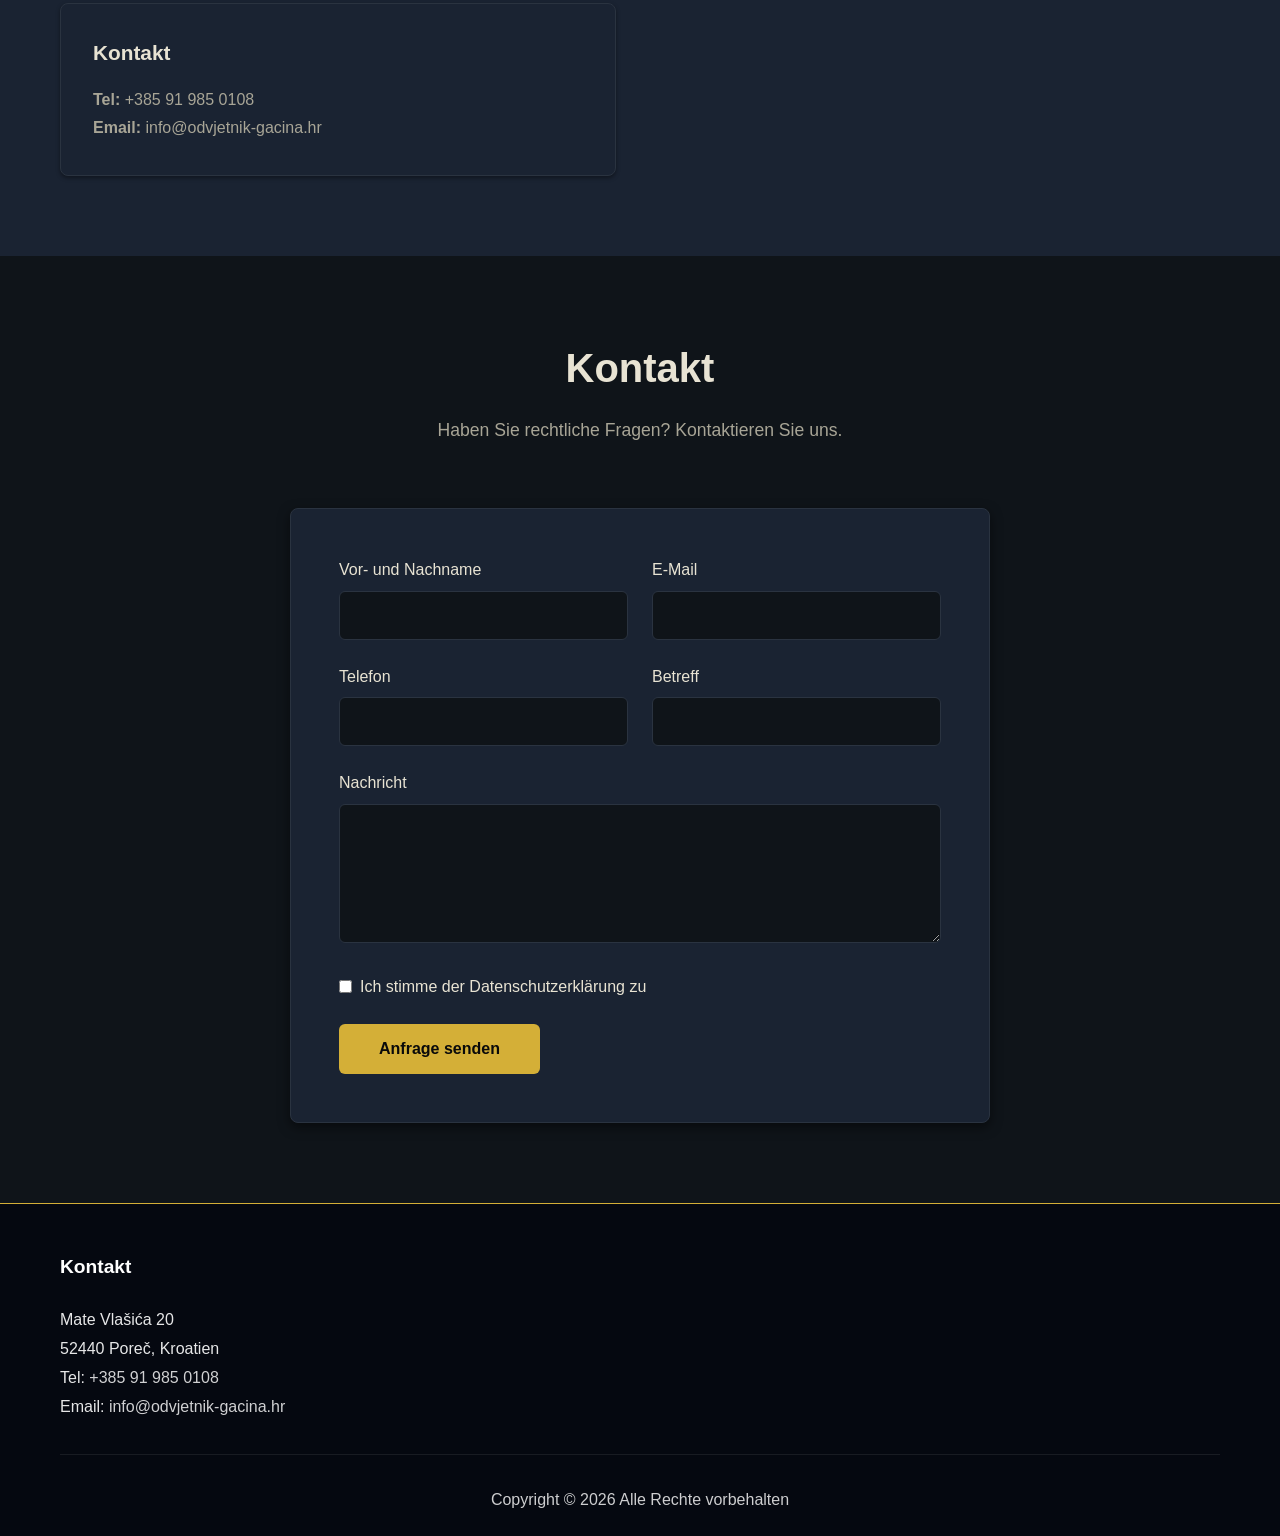
==== commit 7120b563: "remove https specific script" ====
--- a/de/index.html
+++ b/de/index.html
@@ -1,23 +1,16 @@
 <!DOCTYPE html>
-<!-- GENERATED FILE — do not edit. Source: template.html + translations.js. Rebuild: node build.js -->
-<html lang="de">
+<!--
+  SOURCE TEMPLATE — do not edit the generated index.html / en|it|de/index.html.
+  Edit this file (structure) and translations.js (content), then run: node build.js
+  Tokens ({{...}}) and every data-i18n element are filled in per language by build.js.
+-->
+<html lang="de" data-theme="midnight" data-presentation="true">
 <head>
     <meta charset="UTF-8">
     <meta name="viewport" content="width=device-width, initial-scale=1.0">
-    <script>
-        /* Force HTTPS in production. Runs before any stylesheet/asset is fetched,
-           so the HTTP page never renders (which is where the stale CSS / unstyled
-           blue links came from). Skips localhost so local dev over http works.
-           GitHub Pages should ALSO have "Enforce HTTPS" enabled for a server 301. */
-        (function () {
-            var h = location.hostname;
-            if (location.protocol === 'http:' && h !== 'localhost' && h !== '127.0.0.1' && h !== '0.0.0.0') {
-                location.replace('https://' + location.host + location.pathname + location.search + location.hash);
-            }
-        })();
-    </script>
-    <title>Rechtsanwalt Jurica Gaćina | Immobilienrecht, Poreč</title>
-    <meta name="description" content="Anwaltskanzlei Jurica Gaćina in Poreč, spezialisiert auf Immobilienrecht: Immobilienkauf, Erbschaft, Verträge und Rechtsstreitigkeiten.">
+    <title>Rechtsanwalt in Poreč – Jurica Gaćina | Immobilienrecht</title>
+    <meta name="description" content="Rechtsanwalt in Poreč – Jurica Gaćina. Immobilienrecht: Immobilienkauf, Erbschaft, Verträge und Rechtsstreitigkeiten.">
+    <meta name="keywords" content="Rechtsanwalt Poreč, Rechtsanwalt Porec, Anwalt Poreč, Anwalt Kroatien Istrien, Immobilienrecht Poreč">
     <meta name="author" content="Jurica Gaćina">
     <meta name="robots" content="index, follow">
     <meta name="theme-color" content="#0f1821">
@@ -33,8 +26,8 @@
     <!-- Open Graph (social sharing) -->
     <meta property="og:type" content="website">
     <meta property="og:site_name" content="Odvjetnik Jurica Gaćina">
-    <meta property="og:title" content="Rechtsanwalt Jurica Gaćina | Immobilienrecht, Poreč">
-    <meta property="og:description" content="Anwaltskanzlei Jurica Gaćina in Poreč, spezialisiert auf Immobilienrecht: Immobilienkauf, Erbschaft, Verträge und Rechtsstreitigkeiten.">
+    <meta property="og:title" content="Rechtsanwalt in Poreč – Jurica Gaćina | Immobilienrecht">
+    <meta property="og:description" content="Rechtsanwalt in Poreč – Jurica Gaćina. Immobilienrecht: Immobilienkauf, Erbschaft, Verträge und Rechtsstreitigkeiten.">
     <meta property="og:url" content="https://odvjetnik-gacina.hr/de/">
     <meta property="og:image" content="https://odvjetnik-gacina.hr/img/logo/FullLogo_Transparent_NoBuffer.png">
     <meta property="og:image:alt" content="Odvjetnik Jurica Gaćina">
@@ -45,8 +38,8 @@
 
     <!-- Twitter Card -->
     <meta name="twitter:card" content="summary">
-    <meta name="twitter:title" content="Rechtsanwalt Jurica Gaćina | Immobilienrecht, Poreč">
-    <meta name="twitter:description" content="Anwaltskanzlei Jurica Gaćina in Poreč, spezialisiert auf Immobilienrecht: Immobilienkauf, Erbschaft, Verträge und Rechtsstreitigkeiten.">
+    <meta name="twitter:title" content="Rechtsanwalt in Poreč – Jurica Gaćina | Immobilienrecht">
+    <meta name="twitter:description" content="Rechtsanwalt in Poreč – Jurica Gaćina. Immobilienrecht: Immobilienkauf, Erbschaft, Verträge und Rechtsstreitigkeiten.">
     <meta name="twitter:image" content="https://odvjetnik-gacina.hr/img/logo/FullLogo_Transparent_NoBuffer.png">
 
     <link rel="icon" type="image/png" href="/img/logo/FullLogo_Transparent_NoBuffer.png">
@@ -59,30 +52,7 @@
     <link rel="preconnect" href="https://fonts.googleapis.com">
     <link rel="preconnect" href="https://fonts.gstatic.com" crossorigin>
     <link rel="preconnect" href="https://images.unsplash.com">
-    <link href="https://fonts.googleapis.com/css2?family=Inter:wght@300;400;500;600;700&family=Cinzel:wght@400;500;700&family=EB+Garamond:wght@400;500;600;700&family=Josefin+Slab:wght@400;600;700&display=swap" rel="stylesheet">
-    <script>
-        /* Apply saved display settings before first paint so the page never
-           flashes the default theme/font. Defaults mirror app.js — keep in sync. */
-        (function () {
-            try {
-                var ls = window.localStorage;
-                var theme = (ls && ls.getItem('site-theme')) || 'midnight';
-                if (theme !== 'default') document.documentElement.setAttribute('data-theme', theme);
-                var fonts = {
-                    'josefin-slab': "'Josefin Slab', serif",
-                    'eb-garamond': "'EB Garamond', serif",
-                    'playfair': "'Playfair Display', serif",
-                    'cinzel': "'Cinzel', serif"
-                };
-                var font = (ls && ls.getItem('name-font')) || 'playfair';
-                if (fonts[font]) document.documentElement.style.setProperty('--name-font', fonts[font]);
-                var blur = ls && ls.getItem('hero-blur');
-                if (blur) document.documentElement.style.setProperty('--hero-blur', Math.max(0, Math.min(100, Number(blur) || 0)) + 'px');
-                var pres = ls ? ls.getItem('presentation-mode') : null;
-                if (pres === null || pres === 'true') document.documentElement.setAttribute('data-presentation', 'true');
-            } catch (e) {}
-        })();
-    </script>
+    <link href="https://fonts.googleapis.com/css2?family=Inter:wght@300;400;500;600;700&display=swap" rel="stylesheet">
 
     <!-- Structured data for local SEO (rich results in Google).
          NOTE: streetAddress, telephone, email and geo coordinates below are
@@ -93,10 +63,11 @@
       "@type": "Attorney",
       "@id": "https://odvjetnik-gacina.hr/#attorney",
       "name": "Odvjetnik Jurica Gaćina",
+      "alternateName": "Odvjetnik Jurica Gacina",
       "url": "https://odvjetnik-gacina.hr/",
       "image": "https://odvjetnik-gacina.hr/img/logo/FullLogo_Transparent_NoBuffer.png",
       "logo": "https://odvjetnik-gacina.hr/img/logo/FullLogo_Transparent_NoBuffer.png",
-      "description": "Anwaltskanzlei Jurica Gaćina in Poreč, spezialisiert auf Immobilienrecht: Immobilienkauf, Erbschaft, Verträge und Rechtsstreitigkeiten.",
+      "description": "Rechtsanwalt in Poreč – Jurica Gaćina. Immobilienrecht: Immobilienkauf, Erbschaft, Verträge und Rechtsstreitigkeiten.",
       "inLanguage": "de",
       "telephone": "+385 91 985 0108",
       "email": "info@odvjetnik-gacina.hr",
@@ -119,7 +90,21 @@
       "areaServed": {
         "@type": "Country",
         "name": "Hrvatska"
-      }
+      },
+      "openingHoursSpecification": [
+        {
+          "@type": "OpeningHoursSpecification",
+          "dayOfWeek": ["Monday", "Tuesday", "Wednesday", "Thursday", "Friday"],
+          "opens": "08:00",
+          "closes": "17:00"
+        },
+        {
+          "@type": "OpeningHoursSpecification",
+          "dayOfWeek": "Saturday",
+          "opens": "08:00",
+          "closes": "12:00"
+        }
+      ]
     }
     </script>
 </head>
@@ -164,46 +149,6 @@
                 </div>
             </div>
         </nav>
-        <!-- Design controls bar (visible only when presentation mode is off) -->
-        <div class="design-bar">
-            <div class="container">
-                <div class="design-bar-inner">
-                    <div class="theme-switcher">
-                        <select id="theme-select" class="theme-select" aria-label="Select design">
-                            <option value="default">Classic</option>
-                            <option value="marble">Marble &amp; Navy</option>
-                            <option value="burgundy">Burgundy &amp; Gold</option>
-                            <option value="forest">Forest &amp; Brass</option>
-                            <option value="library">Old Library</option>
-                            <option value="midnight">Midnight Court</option>
-                            <option value="batman">Batman</option>
-                        </select>
-                    </div>
-                    <div class="font-control">
-                        <select id="font-select" class="font-select" aria-label="Lawyer name font">
-                            <option value="default">Default</option>
-                            <option value="josefin-slab">Josefin Slab</option>
-                            <option value="eb-garamond">EB Garamond</option>
-                            <option value="playfair">Playfair Display</option>
-                            <option value="cinzel">Cinzel</option>
-                        </select>
-                    </div>
-                    <div class="blur-control">
-                        <label for="blur-input" class="blur-label">Blur</label>
-                        <input
-                            type="number"
-                            id="blur-input"
-                            class="blur-input"
-                            min="0"
-                            max="100"
-                            step="1"
-                            value="0"
-                            aria-label="Hero image blur (0-100)"
-                        >
-                    </div>
-                </div>
-            </div>
-        </div>
     </header>
 
     <!-- Hero Section -->
@@ -293,6 +238,14 @@
                         </p>
                     </div>
                     <div class="info-item">
+                        <h3>Öffnungszeiten</h3>
+                        <p id="office-hours">
+                            <span>Montag - Freitag: 08:00 - 17:00</span><br>
+                            <span>Samstag: 08:00 - 12:00</span><br>
+                            <span>Sonntag: Geschlossen</span>
+                        </p>
+                    </div>
+                    <div class="info-item">
                         <h3>Kontakt</h3>
                         <p id="office-contact">
                             <strong>Tel:</strong> <a href="tel:+385919850108">+385 91 985 0108</a><br>
@@ -303,7 +256,7 @@
                 <div class="location-map">
                     <div class="map-placeholder">
                         <iframe
-                            src="https://www.google.com/maps/embed?pb=!1m18!1m12!1m3!1d2781.0157503119935!2d13.6053202!3d45.2306231!2m3!1f0!2f0!3f0!3m2!1i1024!2i768!4f13.1!3m3!1m2!1s0x477c979b43d0da11%3A0x1806a4146c0884b4!2sMate%20Vla%C5%A1i%C4%87a%2020!5e0!3m2!1shr!2shr!4v1234567890123!5m2!1shr!2shr"
+                            src="https://www.google.com/maps/embed?pb=!1m18!1m12!1m3!1d2703.7477061986474!2d13.602745275962153!3d45.23062684899321!2m3!1f0!2f0!3f0!3m2!1i1024!2i768!4f13.1!3m3!1m2!1s0x477c9700b0893361%3A0x5e7925adca3f9f8e!2sOdvjetnik%20Jurica%20Ga%C4%87ina!5e1!3m2!1sen!2shr!4v1781525818409!5m2!1sen!2shr"
                             width="100%"
                             height="400"
                             style="border:0;"
@@ -312,7 +265,7 @@
                             aria-hidden="true"
                             referrerpolicy="no-referrer-when-downgrade">
                         </iframe>
-                        <a class="map-overlay" href="https://maps.app.goo.gl/TrtcnzNDRiWtmMmXA" target="_blank" rel="noopener">
+                        <a class="map-overlay" href="https://maps.app.goo.gl/iYdJqwgYqQkV1yTT7" target="_blank" rel="noopener">
                             <span class="sr-only">Standort in Google Maps öffnen</span>
                         </a>
                     </div>
@@ -387,14 +340,6 @@
         </div>
     </footer>
 
-    <!-- Design controls toggle (below footer) -->
-    <div class="design-toggle-bar">
-        <label class="presentation-toggle">
-            <input type="checkbox" id="presentation-toggle" checked>
-            <span>Designsteuerung ausblenden</span>
-        </label>
-    </div>
-
     <script src="/app.js"></script>
 </body>
 </html>
--- a/styles.css
+++ b/styles.css
@@ -8,6 +8,8 @@
     --text-dark: #2c3e50;
     --text-light: #5a6373;
     --hero-name-color: var(--accent-color);
+    --name-font: 'Playfair Display', serif;
+    --hero-blur: 3px;
     --bg-light: #ecf0f1;
     --bg-white: #ffffff;
     --border-color: #dfe6e9;
@@ -87,22 +89,6 @@
     box-shadow: var(--shadow-md);
 }
 
-/* Secondary bar holding the design controls; only shown when
-   presentation mode is off (see [data-presentation] rule below). */
-.design-bar {
-    background: var(--bg-light);
-    border-top: 1px solid var(--border-color);
-    box-shadow: var(--shadow-sm);
-}
-
-.design-bar-inner {
-    display: flex;
-    align-items: center;
-    justify-content: flex-end;
-    gap: 1.5rem;
-    padding: 0.6rem 0;
-}
-
 .nav-content {
     display: flex;
     justify-content: space-between;
@@ -695,36 +681,9 @@
     opacity: 0.8;
 }
 
-.presentation-toggle {
-    display: inline-flex;
-    align-items: center;
-    gap: 0.5rem;
-    font-size: 0.85rem;
-    cursor: pointer;
-    user-select: none;
-}
-
-.presentation-toggle input[type="checkbox"] {
-    cursor: pointer;
-}
-
-/* Sits as its own strip directly below the footer; matches the footer's dark
-   palette so it reads correctly in every theme. */
-.design-toggle-bar {
-    background: var(--primary-color);
-    color: white;
-    text-align: center;
-    padding: 1rem 20px;
-    border-top: 1px solid rgba(255, 255, 255, 0.12);
-}
-
-/* ===========================
-   Presentation Mode (controls hidden, navbar split into thirds)
-   =========================== */
-[data-presentation="true"] .design-bar {
-    display: none;
-}
-
+/* ===========================
+   Navbar layout (logo · nav-links · language, split into thirds on desktop)
+   =========================== */
 [data-presentation="true"] .nav-content {
     display: grid;
     grid-template-columns: 1fr 1fr 1fr;
@@ -797,13 +756,6 @@
         display: flex;
     }
 
-    /* Center and tighten the design controls so they fit a narrow screen. */
-    .design-bar-inner {
-        justify-content: center;
-        flex-wrap: wrap;
-        gap: 0.75rem;
-    }
-
     /* Replace language buttons with a compact dropdown on mobile */
     .language-switcher {
         display: none;
@@ -920,213 +872,7 @@
 }
 
 /* ===========================
-   Theme Switcher
-   =========================== */
-.theme-switcher {
-    position: relative;
-}
-
-.theme-select {
-    padding: 0.4rem 0.8rem;
-    border: 1px solid var(--border-color);
-    background: transparent;
-    color: var(--text-dark);
-    cursor: pointer;
-    border-radius: 4px;
-    font-weight: 500;
-    font-family: inherit;
-    font-size: 0.95rem;
-    transition: var(--transition);
-}
-
-.theme-select:hover {
-    border-color: var(--accent-color);
-    color: var(--accent-color);
-}
-
-.theme-select:focus {
-    outline: none;
-    border-color: var(--accent-color);
-}
-
-@media (max-width: 768px) {
-    .theme-select {
-        padding: 0.3rem 0.5rem;
-        font-size: 0.85rem;
-    }
-}
-
-/* Font picker (lawyer name) */
-.font-control {
-    display: flex;
-    align-items: center;
-}
-
-.font-select {
-    padding: 0.4rem 0.8rem;
-    border: 1px solid var(--border-color);
-    background: transparent;
-    color: var(--text-dark);
-    cursor: pointer;
-    border-radius: 4px;
-    font-weight: 500;
-    font-family: inherit;
-    font-size: 0.95rem;
-    transition: var(--transition);
-}
-
-.font-select:hover,
-.font-select:focus {
-    border-color: var(--accent-color);
-    outline: none;
-}
-
-@media (max-width: 768px) {
-    .font-select {
-        padding: 0.3rem 0.5rem;
-        font-size: 0.85rem;
-    }
-}
-
-.blur-control {
-    display: flex;
-    align-items: center;
-    gap: 0.4rem;
-}
-
-.blur-label {
-    font-size: 0.85rem;
-    color: var(--text-light);
-    font-weight: 500;
-}
-
-.blur-input {
-    width: 4rem;
-    padding: 0.4rem 0.5rem;
-    border: 1px solid var(--border-color);
-    background: transparent;
-    color: var(--text-dark);
-    border-radius: 4px;
-    font-family: inherit;
-    font-size: 0.95rem;
-    transition: var(--transition);
-}
-
-.blur-input:hover,
-.blur-input:focus {
-    border-color: var(--accent-color);
-    outline: none;
-}
-
-@media (max-width: 768px) {
-    .blur-input {
-        width: 3.5rem;
-        padding: 0.3rem 0.4rem;
-        font-size: 0.85rem;
-    }
-}
-
-/* ===========================
-   Theme: Marble & Navy (light, classic upscale)
-   =========================== */
-[data-theme="marble"] {
-    --primary-color: #1a2332;
-    --secondary-color: #2c3e50;
-    --accent-color: #a07a1a;
-    --text-dark: #1a2332;
-    --text-light: #5a6373;
-    --bg-light: #efe9dc;
-    --bg-white: #faf7f2;
-    --border-color: #d4cfc4;
-    --shadow-sm: 0 2px 4px rgba(26, 35, 50, 0.08);
-    --shadow-md: 0 4px 12px rgba(26, 35, 50, 0.12);
-    --shadow-lg: 0 8px 24px rgba(26, 35, 50, 0.18);
-}
-
-[data-theme="marble"] body { background: var(--bg-white); }
-[data-theme="marble"] .navbar { background: var(--bg-white); }
-[data-theme="marble"] .practice-card,
-[data-theme="marble"] .info-item,
-[data-theme="marble"] .contact-form { background: var(--bg-white); }
-[data-theme="marble"] .btn-primary:hover { background: #8a6816; }
-
-/* ===========================
-   Theme: Burgundy & Gold (traditional, warm)
-   =========================== */
-[data-theme="burgundy"] {
-    --primary-color: #6b1f2d;
-    --secondary-color: #8b2635;
-    --accent-color: #a07a1a;
-    --hero-name-color: #d4a847;
-    --text-dark: #2d1517;
-    --text-light: #6b5d5e;
-    --bg-light: #f5ede4;
-    --bg-white: #fdfbf7;
-    --border-color: #e0d5c7;
-    --shadow-sm: 0 2px 4px rgba(107, 31, 45, 0.08);
-    --shadow-md: 0 4px 12px rgba(107, 31, 45, 0.12);
-    --shadow-lg: 0 8px 24px rgba(107, 31, 45, 0.18);
-}
-
-[data-theme="burgundy"] body { background: var(--bg-white); }
-[data-theme="burgundy"] .navbar { background: var(--bg-white); }
-[data-theme="burgundy"] .practice-card,
-[data-theme="burgundy"] .info-item,
-[data-theme="burgundy"] .contact-form { background: var(--bg-white); }
-[data-theme="burgundy"] .btn-primary:hover { background: #5a1923; }
-
-/* ===========================
-   Theme: Forest & Brass (authoritative)
-   =========================== */
-[data-theme="forest"] {
-    --primary-color: #1e3a2f;
-    --secondary-color: #2d5a3d;
-    --accent-color: #8b6914;
-    --hero-name-color: #d4a847;
-    --text-dark: #1a2920;
-    --text-light: #5c6b5c;
-    --bg-light: #efebe0;
-    --bg-white: #fbfaf5;
-    --border-color: #d4d0c0;
-    --shadow-sm: 0 2px 4px rgba(30, 58, 47, 0.08);
-    --shadow-md: 0 4px 12px rgba(30, 58, 47, 0.12);
-    --shadow-lg: 0 8px 24px rgba(30, 58, 47, 0.18);
-}
-
-[data-theme="forest"] body { background: var(--bg-white); }
-[data-theme="forest"] .navbar { background: var(--bg-white); }
-[data-theme="forest"] .practice-card,
-[data-theme="forest"] .info-item,
-[data-theme="forest"] .contact-form { background: var(--bg-white); }
-[data-theme="forest"] .btn-primary:hover { background: #6e5310; }
-
-/* ===========================
-   Theme: Old Library (scholarly, parchment)
-   =========================== */
-[data-theme="library"] {
-    --primary-color: #3a2618;
-    --secondary-color: #5d3b22;
-    --accent-color: #8b6914;
-    --hero-name-color: #d4a847;
-    --text-dark: #2a1a0f;
-    --text-light: #5d4a37;
-    --bg-light: #ead9bb;
-    --bg-white: #f5e8d3;
-    --border-color: #c4a574;
-    --shadow-sm: 0 2px 4px rgba(58, 38, 24, 0.1);
-    --shadow-md: 0 4px 12px rgba(58, 38, 24, 0.15);
-    --shadow-lg: 0 8px 24px rgba(58, 38, 24, 0.22);
-}
-
-[data-theme="library"] body { background: var(--bg-white); }
-[data-theme="library"] .navbar { background: var(--bg-white); }
-[data-theme="library"] .practice-card,
-[data-theme="library"] .info-item,
-[data-theme="library"] .contact-form { background: #fbf3e0; }
-[data-theme="library"] .btn-primary:hover { background: #6e5310; }
-
-/* ===========================
-   Theme: Midnight Court (sophisticated dark)
+   Theme: Midnight Court (the site's fixed theme)
    =========================== */
 [data-theme="midnight"] {
     --primary-color: #050810;
@@ -1179,72 +925,8 @@
     border-top: 1px solid var(--accent-color);
 }
 
-/* ===========================
-   Theme: Batman (dark, gold accent)
-   =========================== */
-[data-theme="batman"] {
-    --primary-color: #000000;
-    --secondary-color: #1a1a1a;
-    --accent-color: #ffd700;
-    --text-dark: #f5f5f5;
-    --text-light: #aaaaaa;
-    --bg-light: #1a1a1a;
-    --bg-white: #0f0f0f;
-    --border-color: #333333;
-    --success-color: #ffd700;
-    --error-color: #ff5555;
-    --shadow-sm: 0 2px 4px rgba(255, 215, 0, 0.1);
-    --shadow-md: 0 4px 12px rgba(255, 215, 0, 0.15);
-    --shadow-lg: 0 8px 24px rgba(255, 215, 0, 0.2);
-}
-
-[data-theme="batman"] body { background: var(--bg-white); }
-[data-theme="batman"] .navbar {
-    background: var(--bg-white);
-    border-bottom: 1px solid var(--border-color);
-}
-[data-theme="batman"] .practice-card,
-[data-theme="batman"] .info-item,
-[data-theme="batman"] .contact-form {
-    background: var(--bg-light);
-    border: 1px solid var(--border-color);
-}
-[data-theme="batman"] .form-group input,
-[data-theme="batman"] .form-group textarea {
-    background: var(--bg-white);
-    color: var(--text-dark);
-}
-[data-theme="batman"] .btn-primary {
-    background: var(--accent-color);
-    color: #000;
-}
-[data-theme="batman"] .btn-primary:hover {
-    background: #e6c200;
-    box-shadow: 0 4px 12px rgba(255, 215, 0, 0.4);
-}
-[data-theme="batman"] .form-message.success {
-    background: #2a2a00;
-    color: var(--accent-color);
-    border-color: var(--accent-color);
-}
-[data-theme="batman"] .form-message.error {
-    background: #2a0000;
-    color: #ff8888;
-    border-color: #5a2020;
-}
-[data-theme="batman"] .footer {
-    border-top: 1px solid var(--accent-color);
-}
-
-/* ===========================
-   Dark theme heading contrast fixes
-   (headings normally use --primary-color for text;
-    in dark themes that's near-black on dark bg, so override)
-   =========================== */
-[data-theme="batman"] .logo,
-[data-theme="batman"] .section-header h2,
-[data-theme="batman"] .practice-card h3,
-[data-theme="batman"] .info-item h3,
+/* Headings normally use --primary-color for text; on the dark theme that's
+   near-black on a dark bg, so override to the light --text-dark. */
 [data-theme="midnight"] .logo,
 [data-theme="midnight"] .section-header h2,
 [data-theme="midnight"] .practice-card h3,
